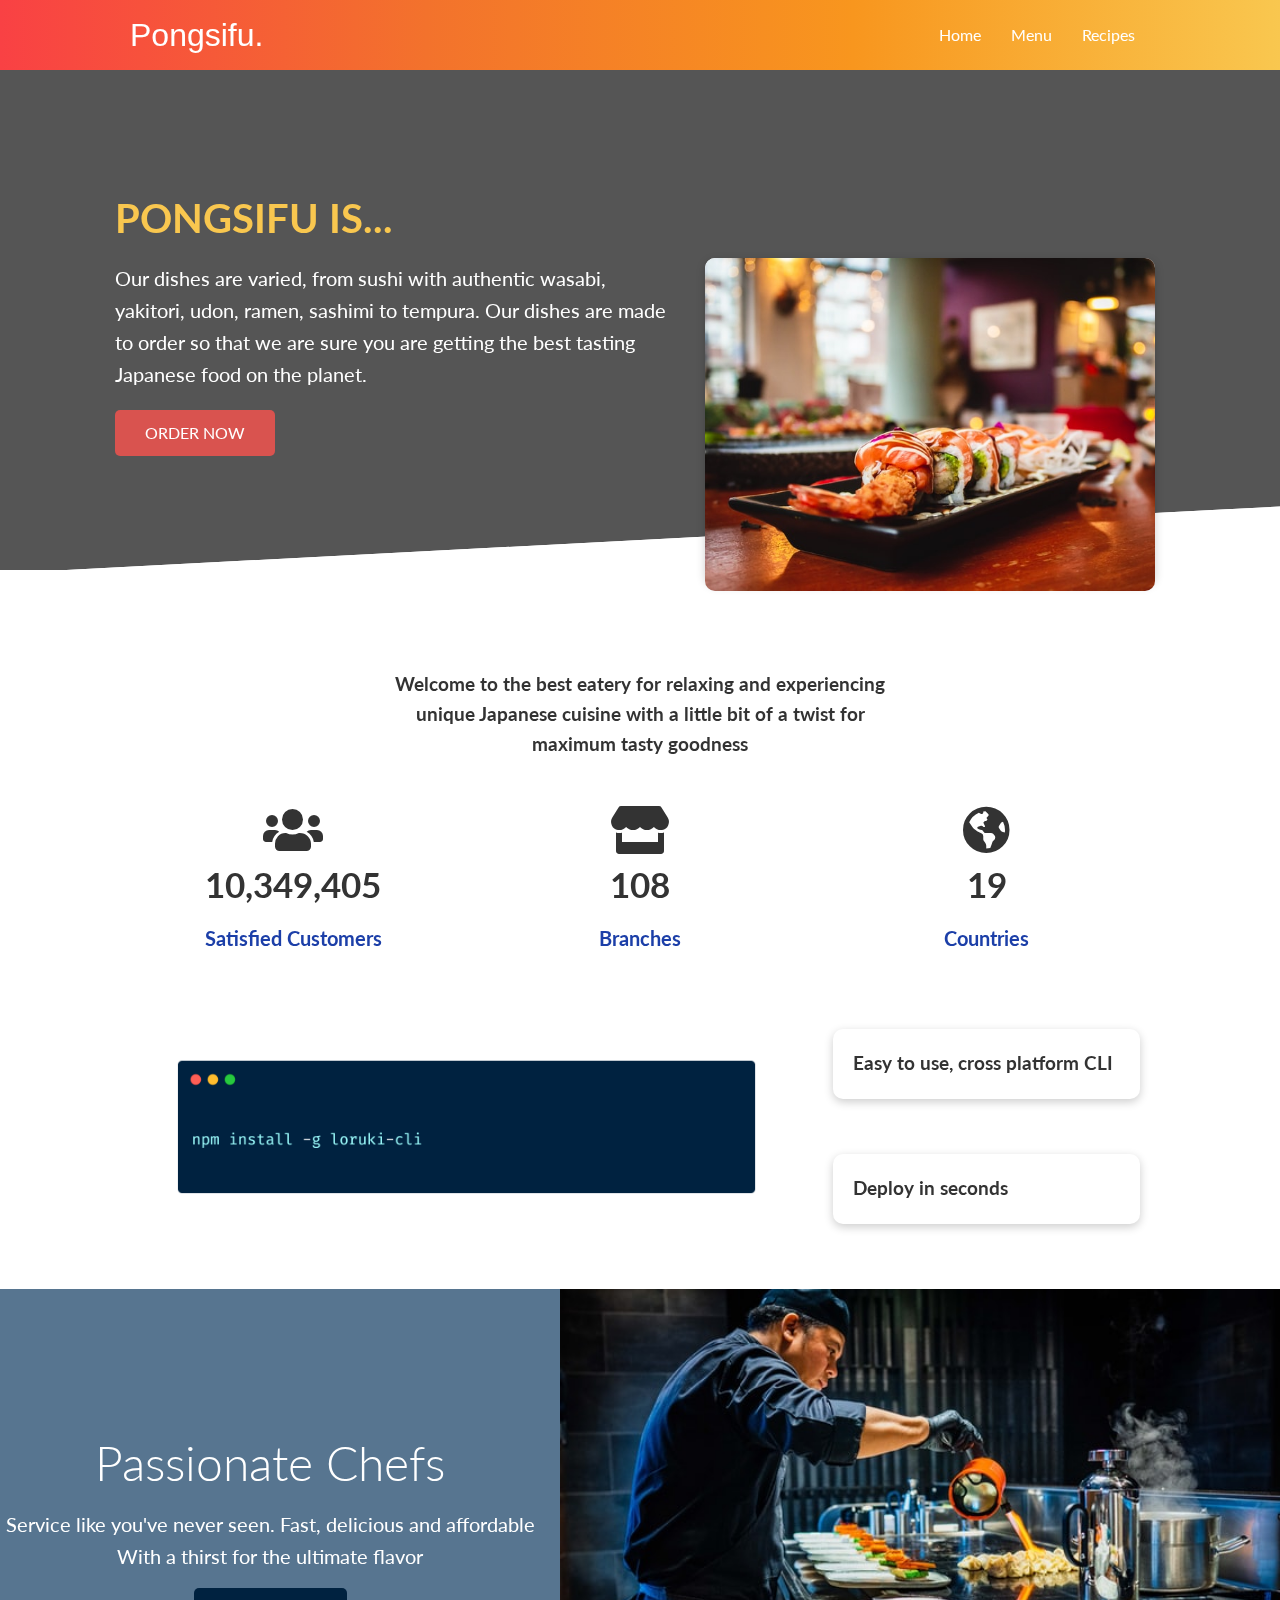
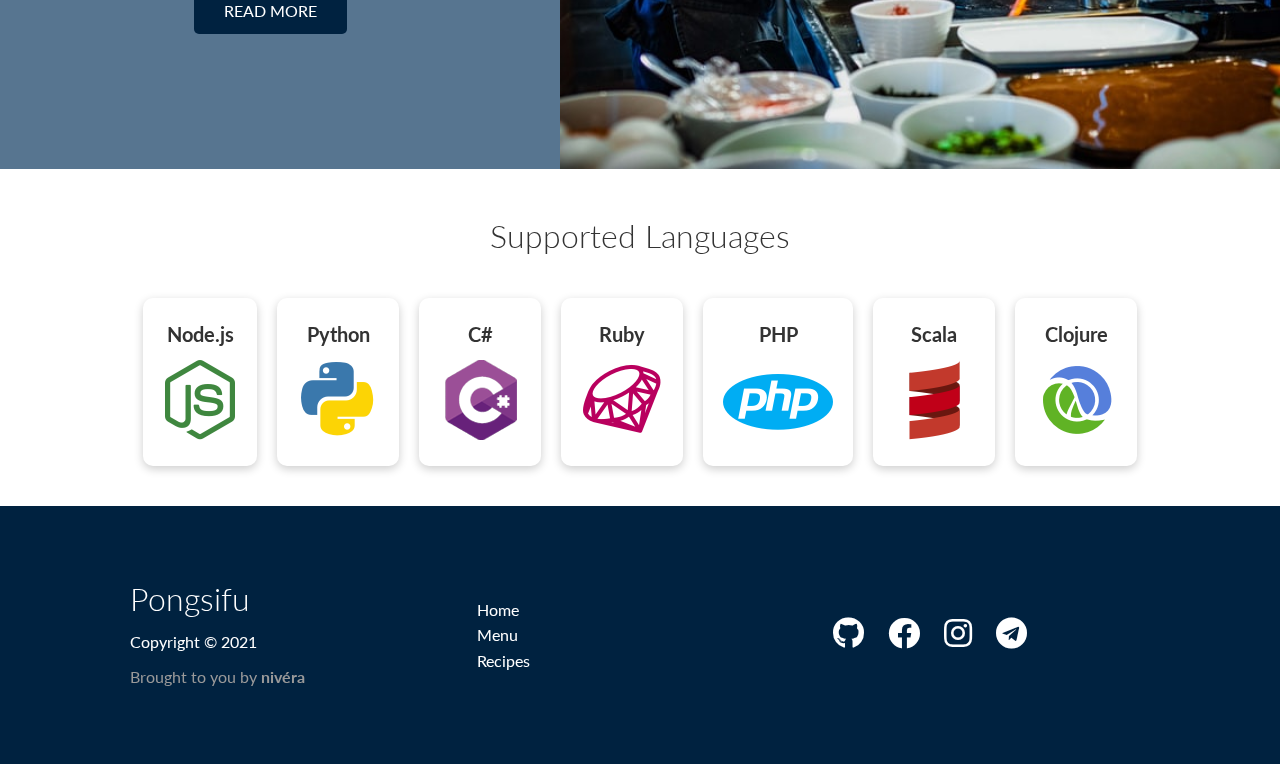
==== Pongsifu/index.html @ 901ab8b7 "Folder Change" ====
<!DOCTYPE html>
<html lang="en">

<head>
    <meta charset="UTF-8">
    <meta http-equiv="X-UA-Compatible" content="IE=edge">
    <meta name="viewport" content="width=device-width, initial-scale=1.0">
    <link rel="stylesheet" href="css/all.css">
    <link rel="stylesheet" href="css/utilities.css">
    <link rel="stylesheet" href="css/style.css">
    <title>Pongsifu | Japanese Restaurant</title>
</head>

<body>
    <a name="top"></a>
    <a href="#top" class="scrollToTopBtn"><i class="fas fa-level-up-alt fa-3x"></i></a>
    <!-- Navbar -->
    <div class="navbar">
        <div class="container flex">
            <h1 class="logo">Pongsifu.</h1>
            <nav>
                <ul>
                    <li><a href="index.html">Home</a></li>
                    <li><a href="menu.html">Menu</a></li>
                    <li><a href="recipes.html">Recipes</a></li>
                </ul>
            </nav>
        </div>
    </div>

    <!-- Showcase -->
    <section class="showcase">
        <video src="/videos/tempura.mp4" autoplay muted loop></video>
        <div class="overlay"></div>
        <div class="container grid">
            <div class="showcase-text">
                <h1>PONGSIFU IS...</h1>
                <p class="lead">Our dishes are varied, from sushi with authentic wasabi, yakitori, udon, ramen, sashimi to tempura. Our dishes are made to order so that we are sure you are getting the best tasting Japanese food on the planet.</p>
                <a href="features.html" class="btn btn-error">Order Now</a>
            </div>

            <div class="showcase-form card">
                <img src="images/louis-hansel-wXkGvQJWI-Y-unsplash.jpg" alt="">
            </div>
        </div>
    </section>

    <!-- Stats -->
    <section class="stats">
        <div class="container">
            <h3 class="stats-heading text-center my-1">
                Welcome to the best eatery for relaxing and experiencing unique Japanese cuisine with a little bit of a twist for maximum tasty goodness
            </h3>

            <div class="grid grid-3 text-center my-4">
                <div>
                    <i class="fas fa-users fa-3x"></i>
                    <h3>10,349,405</h3>
                    <p class="text-secondary">Satisfied Customers</p>
                </div>
                <div><i class="fas fa-store fa-3x"></i>
                    <h3>108</h3>
                    <p class="text-secondary">Branches</p>
                </div>
                <div><i class="fas fa-globe-americas fa-3x"></i>
                    <h3>19</h3>
                    <p class="text-secondary">Countries</p>
                </div>
            </div>
        </div>
    </section>

    <!-- Cli -->
    <section class="cli">
        <div class="container grid">
            <img src="images/cli.png" alt="">
            <div class="card">
                <h3>Easy to use, cross platform CLI</h3>
            </div>
            <div class="card">
                <h3>Deploy in seconds</h3>
            </div>
        </div>
    </section>

    <!-- Cloud -->
    <section class="cloud my-4">
        <div class=" grid">
            <div class="text-center">
                <h2 class="lg">Passionate Chefs</h2>
                <p class="lead my-1">Service like you've never seen. Fast, delicious and affordable<br>With a thirst for
                    the ultimate flavor</p>
                <a href="features.html" class="btn btn-dark">Read More</a>
            </div>
            <img src="images/chef.jpg" alt="">
        </div>
    </section>

    <!-- Languages -->
    <section class="languages">
        <h2 class="md text-center my-2">
            Supported Languages
        </h2>
        <div class="container flex">
            <div class="card">
                <h4>Node.js</h4>
                <img src="images/logos/node.png" alt="">
            </div>
            <div class="card">
                <h4>Python</h4>
                <img src="images/logos/python.png" alt="">
            </div>
            <div class="card">
                <h4>C#</h4>
                <img src="images/logos/csharp.png" alt="">
            </div>
            <div class="card">
                <h4>Ruby</h4>
                <img src="images/logos/ruby.png" alt="">
            </div>
            <div class="card">
                <h4>PHP</h4>
                <img src="images/logos/php.png" alt="">
            </div>
            <div class="card">
                <h4>Scala</h4>
                <img src="images/logos/scala.png" alt="">
            </div>
            <div class="card">
                <h4>Clojure</h4>
                <img src="images/logos/clojure.png" alt="">
            </div>
        </div>
    </section>

    <!-- Footer -->
    <footer class="footer bg-dark py-5">
        <div class="container grid grid-3">
            <div>
                <h1>Pongsifu</h1>
                <p>Copyright &copy; 2021</p>
                <p class="author">Brought to you by <b title="Hou Neavireakpong">nivéra</b></p>
            </div>
            <nav>
                <ul>
                    <li><a href="index.html">Home</a></li>
                    <li><a href="menu.html">Menu</a></li>
                    <li><a href="recipes.html">Recipes</a></li>
                </ul>
            </nav>
            <div class="social">
                <a target="_blank" href="https://github.com/N1V33R4"><i class="fab fa-github fa-2x"></i></a>
                <a target="_blank" href="https://www.facebook.com/hou.neavireakpong"><i
                        class="fab fa-facebook fa-2x"></i></a>
                <a target="_blank" href="https://www.instagram.com/pong___._/"><i
                        class="fab fa-instagram fa-2x"></i></a>
                <a target="_blank" href="https://t.me/P_ong"><i class="fab fa-telegram fa-2x"></i></a>
            </div>
        </div>
    </footer>

    <script>
        var rootElement = document.documentElement;
        var scrollToTopBtn = document.querySelector(".scrollToTopBtn");

        function handleScroll() {
            var scrollTotal = rootElement.scrollHeight - rootElement.clientHeight
            if ((rootElement.scrollTop / scrollTotal) > 0.40) {
                scrollToTopBtn.classList.add("showBtn");
            } else {
                scrollToTopBtn.classList.remove("showBtn");
            }
        }
        document.addEventListener("scroll", handleScroll);
    </script>
</body>

</html>
---- Pongsifu/css/utilities.css ----
/* Utilities */
.container {
    max-width: 1100px;
    margin: 0 auto;
    overflow: auto; /* gets rid of h1's top margin */
    padding: 0 40px; /* space for small screen */
}

.card {
    background-color: #fff;
    color: #333;
    border-radius: 10px;
    box-shadow: 0 3px 10px rgba(0, 0, 0, 0.2);
    padding: 20px;
    margin: 10px;
}

.btn {
    display: inline-block;
    padding: 10px 30px;
    cursor: pointer;
    background-color: var(--primary-color);
    color: #fff;
    border: none;
    border-radius: 5px;
    text-transform: uppercase;
    transition: 0.2s ease-out;
}

.btn-outline {
    background-color: transparent;
    border: 1px white solid;
}

.btn:hover {
    /* transform: scale(0.98); */
    transform: scale(1.05); 
}

/* Backgrounds & colored buttons */
.bg-primary, 
.btn-primary {
    background-color: var(--primary-color);
    color: #fff;
}

.bg-secondary, 
.btn-secondary {
    background-color: var(--secondary-color);
    color: #fff;
}

.bg-dark, 
.btn-dark {
    background-color: var(--dark-color);
    color: #fff;
}

.bg-light, 
.btn-light {
    background-color: var(--light-color);
    color: #333;
}

.btn-error {
    background-color: var(--error-color);
}

.bg-primary a, 
.btn-primary a,
.bg-secondary a, 
.btn-secondary a,
.bg-dark a, 
.btn-dark a {
    color: #fff; 
}

/* Text colors */
.text-primary {
    color: var(--primary-color);
}

.text-secondary {
    color: var(--secondary-color);
}

.text-dark {
    color: var(--dark-color);
}

.text-light {
    color: var(--light-color);
}

.text-error {
    color: var(--error-color);
}

/* Text sizes */
.lead {
    font-size: 20px;
}

.sm {
    font-size: 1rem;
}

.md {
    font-size: 2rem;
}

.lg {
    font-size: 3rem;
}

.xl {
    font-size: 4rem;
}

.text-center {
    text-align: center;
}

/* Alert */
.alert {
    background-color: var(--light-color);
    padding: 10px 20px;
    font-weight: bold;
    margin: 15px;
}

.alert i {
    margin-right: 10px;
}

.alert-success {
    background-color: var(--success-color);
    color: #fff;
}

.alert-error {
    background-color: var(--error-color);
    color: #fff;
}

.flex {
    display: flex;
    justify-content: center;
    align-items: center;
    height: 100%;
}

.grid {
    display: grid;
    grid-template-columns: repeat(2, 1fr); /* = 1fr 1fr; kinda like flex grow */
    gap: 20px; /* space between columns*/
    justify-content: center;
    align-items: center;
    height: 100%; /* for align-items to work */ 
}

.grid-3 {
    grid-template-columns: repeat(3, 1fr);
}

/* Margin */
.my-1 {
    margin: 1rem 0; /* times root font-size (16px default) */
}

.my-2 {
    margin: 1.5rem 0;
}

.my-3 {
    margin: 2rem 0;
}

.my-4 {
    margin: 3rem 0;
}

.my-5 {
    margin: 4rem 0;
}

.m-1 {
    margin: 1rem; 
}

.m-2 {
    margin: 1.5rem;
}

.m-3 {
    margin: 2rem;
}

.m-4 {
    margin: 3rem;
}

.m-5 {
    margin: 4rem;
}

/* Padding */
.py-1 {
    padding: 1rem 0; 
}

.py-2 {
    padding: 1.5rem 0;
}

.py-3 {
    padding: 2rem 0;
}

.py-4 {
    padding: 3rem 0;
}

.py-5 {
    padding: 4rem 0;
}

.p-1 {
    padding: 1rem; 
}

.p-2 {
    padding: 1.5rem;
}

.p-3 {
    padding: 2rem;
}

.p-4 {
    padding: 3rem;
}

.p-5 {
    padding: 4rem;
}
---- Pongsifu/css/style.css ----
@import url('https://fonts.googleapis.com/css2?family=Lato:wght@300&display=swap');

#detach-button-host {
    display: none; /* for removing video popout button in opera*/
}

:root {
    --primary-color: #047aed;
    --secondary-color: #1c3fa8;
    --dark-color: #002240;
    --light-color: #f4f4f4;
    --success-color: #5cb85c;
    --warning-color: #f9c74f;
    --error-color: #d9534f;
}

html {
    scroll-behavior: smooth;
}

* {
    box-sizing: border-box; 
    padding: 0;
    margin: 0;
}

body {
    font-family: 'Lato', sans-serif;
    color: #333;
    line-height: 1.6;
}

ul {
    list-style-type: none;
}

a {
    text-decoration: none;
    color: #333;
}

h1, h2 {
    font-weight: 300;
    line-height: 1.2;
    margin: 10px 0;
}

p {
    margin: 10px 0;
}

img {
    width: 100%; /* Keep imgs in container */
}

code, pre {
    background-color: #333;
    color: #fff;
    padding: 10px;
}

/* Navbar */
.navbar {
    background: linear-gradient(0.25turn, 
    #f94144,
    #f3722c, 
    #f8961e, 
    #f9c74f 
    );
    background-color: var(--error-color);
    color: #fff;
    height: 70px;
}

.navbar ul {
    display: flex;
}

.navbar a {
    color: #fff;
    padding: 10px;
    margin: 0 5px;
}

.navbar a:hover {
    border-bottom: 2px #fff solid;
}

.navbar .flex {
    justify-content: space-between;
}

.navbar .logo {
    font-family: 'Trebuchet MS', 'Lucida Sans Unicode', 'Lucida Grande', 'Lucida Sans', Arial, sans-serif;

}

/* Showcase */
.showcase {
    height: 500px;
    color: #fff;
    position: relative; /* absolute positioning inside */
}

.showcase video {
    position: absolute;
    width: 100%;
    height: 100%;
    object-fit: cover;
    z-index: -2;
}

.showcase .overlay {
    position: absolute;
    width: 100%;
    height: 100%;
    object-fit: cover;
    z-index: -1;
    background-color: #555;
    mix-blend-mode: overlay;
}

.showcase h1 {
    font-size: 40px;
    color: #f9c74f;
    font-weight: bold;
}

.showcase p {
    margin: 20px 0;
}

.showcase .grid {
    overflow: visible; /* removes scrollbar & make absolutely positioned element pop out of its parent */
    grid-template-columns: 55% 45%;
    gap: 30px;
}

.showcase-text {
    animation: slideInFromLeft 1s ease-in;
}

.showcase-form {
    position: relative;
    top: 100px; 
    height: 325px;
    width: 450px;
    padding: 0;
    z-index: 100;
    justify-self: flex-end;
    animation: slideInFromRight 1s ease-in;
}

.showcase-form img {
    border-radius: 10px;
}

.showcase::before, .showcase::after {
    content: ''; /* always add when using ::before/after */
    position: absolute;
    height: 100px;
    bottom: -70px;
    right: 0;
    left: 0;
    background-color: white;
    transform: skewY(-3deg);
    -webkit-transform: skewY(-3deg); /* chrome & safari */
    -moz-transform: skewY(-3deg); /* firefox */
    -ms-transform: skewY(-3deg); /* microsoft's */
}

/* Stats */
.stats {
    padding-top: 100px;
    animation: slideInFromBottom 1s ease-in;
}

.stats-heading {
    max-width: 500px;
    margin: auto;
}

.stats .grid h3 {
    font-size: 35px;
}

.stats .grid p {
    font-size: 20px;
    font-weight: bold;
}

/* Cli */
.cli .grid {
    grid-template-columns: repeat(3, 1fr);
    grid-template-rows: repeat(2, 1fr);
}

.cli .grid > *:first-child {
    grid-column: 1 / span 2; /* grid-item size and location*/
    grid-row: 1 / span 2;
}

/* Cloud */
.cloud {
    background-color: #577590; 
    color: #fff;
}
.cloud .grid {
    grid-template-columns: 3fr 4fr;
}


/* Languages */
.languages .flex {
    flex-wrap: wrap;
}

.languages .card {
    text-align: center;
    margin: 18px 10px 40px;
    transition: transform 0.2s ease-in;
}

.languages .card h4 {
    font-size: 20px;
    margin-bottom: 10px;
}

.languages .card:hover {
    transform: translateY(-15px);
}

/* Features */
.features-head i, .docs-head i {
    justify-self: flex-end;
}

.features-sub-head img {
    width: 300px;
    justify-self: flex-end;
}

.features-main .card > i {
    margin-right: 20px;
}

.features-main .grid {
    padding: 30px;
}

.features-main .grid > *:first-child {
    grid-column: 1 / span 3;
}

.features-main .grid > *:nth-child(2) {
    grid-column: 1 / span 2;
}

/* Docs */
.docs-main h3 {
    margin: 20px 0;
}

.docs-main .grid {
    grid-template-columns: 1fr 2fr;
    align-items: flex-start;
}

.docs-main nav li {
    font-size: 17px;
    padding-bottom: 5px;
    margin-bottom: 5px;
    border-bottom: 1px #ccc solid;
}

.docs-main a:hover {
    font-weight: bold;
}

/* Footer */
.footer p.author {
    color: #999;
}

.footer .social a {
    margin: 0 10px;
}

.footer nav a {
    text-underline-offset: 0.125em;
}

.footer nav a:hover {
    text-decoration: underline;
}

.fa-github:hover {
    color: #000000;
    transform: scale(1.2);
}

.fa-facebook:hover {
    color: #1773EA;
    transform: scale(1.2);
}

.fa-instagram:hover {
    color: #B32E87;
    transform: scale(1.2);
}

.fa-telegram:hover {
    color: #1C9CEA;
    transform: scale(1.2);
}

.footer .social .fab {
    transition: transform 0.2s ease-out, color 0.3s ease-in-out;
}

.scrollToTopBtn {
    color: var(--error-color);
    position: fixed;
    bottom: 30px;
    right: 30px;
    z-index: 100;
    opacity: 0;
    transform: translateY(100px);
    transition: all .3s ease
}
  
.showBtn {
    opacity: 1;
    transform: translateY(0)
}

/* Animations */
@keyframes slideInFromLeft {
    0% {
        transform: translateX(-100%);
    }
    100% {
        transform: translateX(0);
    }
}

@keyframes slideInFromRight {
    0% {
        transform: translateX(100%);
    }
    100% {
        transform: translateX(0);
    }
}

@keyframes slideInFromTop {
    0% {
        transform: translateY(-100%);
    }
    100% {
        transform: translateY(0);
    }
}

@keyframes slideInFromBottom {
    0% {
        transform: translateY(100%);
    }
    100% {
        transform: translateY(0);
    }
}

/* Tablets & under */
@media(max-width: 768px) {
    .grid,
    .showcase .grid,
    .stats .grid,
    .cli .grid,
    .cloud .grid,
    .features-main .grid,
    .docs-main .grid {
        grid-template-columns: 1fr;
        grid-template-rows: 1fr;
    }

    .showcase {
        height: auto;
    }

    .showcase-text {
        text-align: center;
        margin-top: 40px;
    }

    .showcase-form {
        justify-self: center;
        margin: auto;
        margin-bottom: 40px;;
    }

    .cli .grid > *:first-child {
        grid-column: 1;
        grid-row: 1;
    }

    .cloud {
        padding-top: 1.5rem;    
    }

    .features-head, 
    .features-sub-head,
    .docs-head {
        text-align: center;
    }
    
    .features-head img, 
    .features-sub-head img,
    .docs-head img {
        justify-self: center;
    }

    .features-main .grid > *:first-child,
    .features-main .grid > *:nth-child(2) {
        grid-column: 1;
    }
}

/* Mobile */
@media(max-width: 500px) {
    .navbar {
        height: 110px;
    }

    .navbar .flex {
        flex-direction: column;
    }

    .navbar ul {
        padding: 10px;
        background-color: rgba(0, 0, 0, 0.1);
    }
    
    .showcase-form {
        animation: slideInFromBottom 1s ease-in;
        width: 100vw;
        height: auto;
    }
}
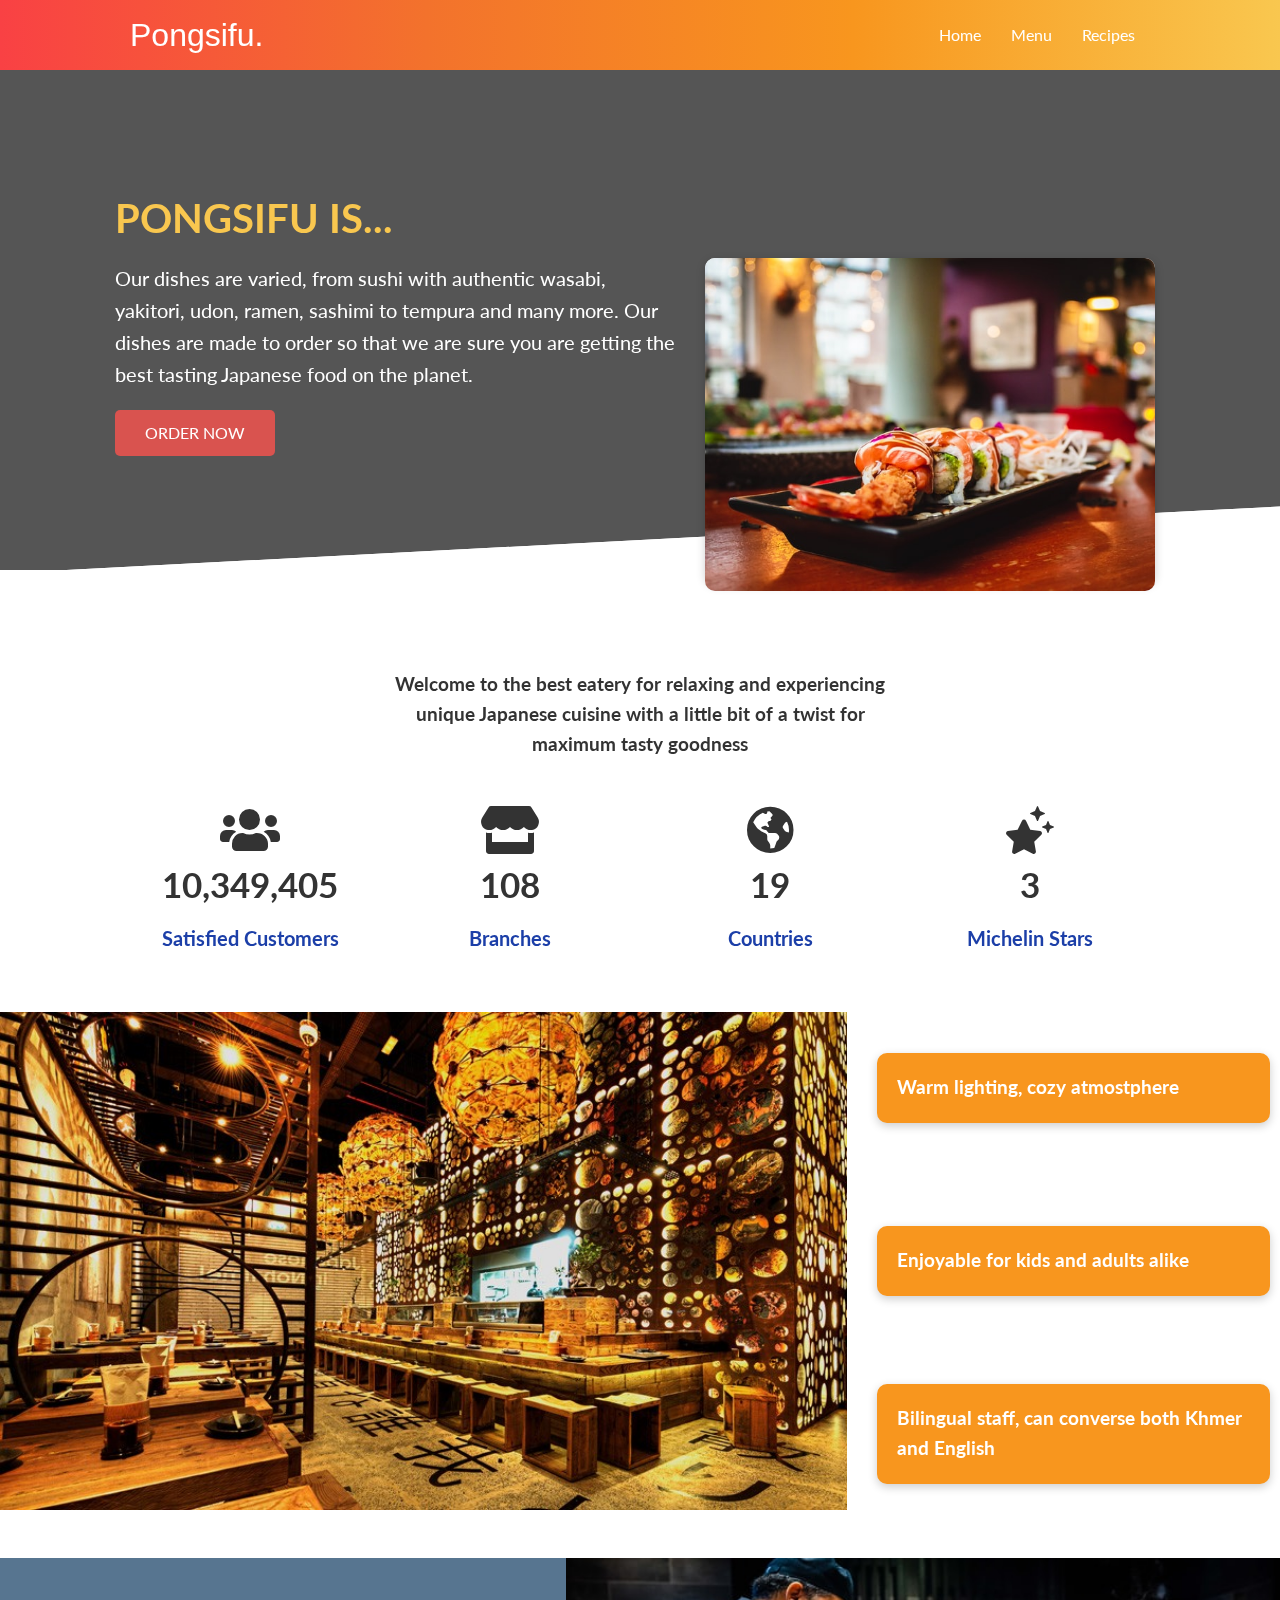
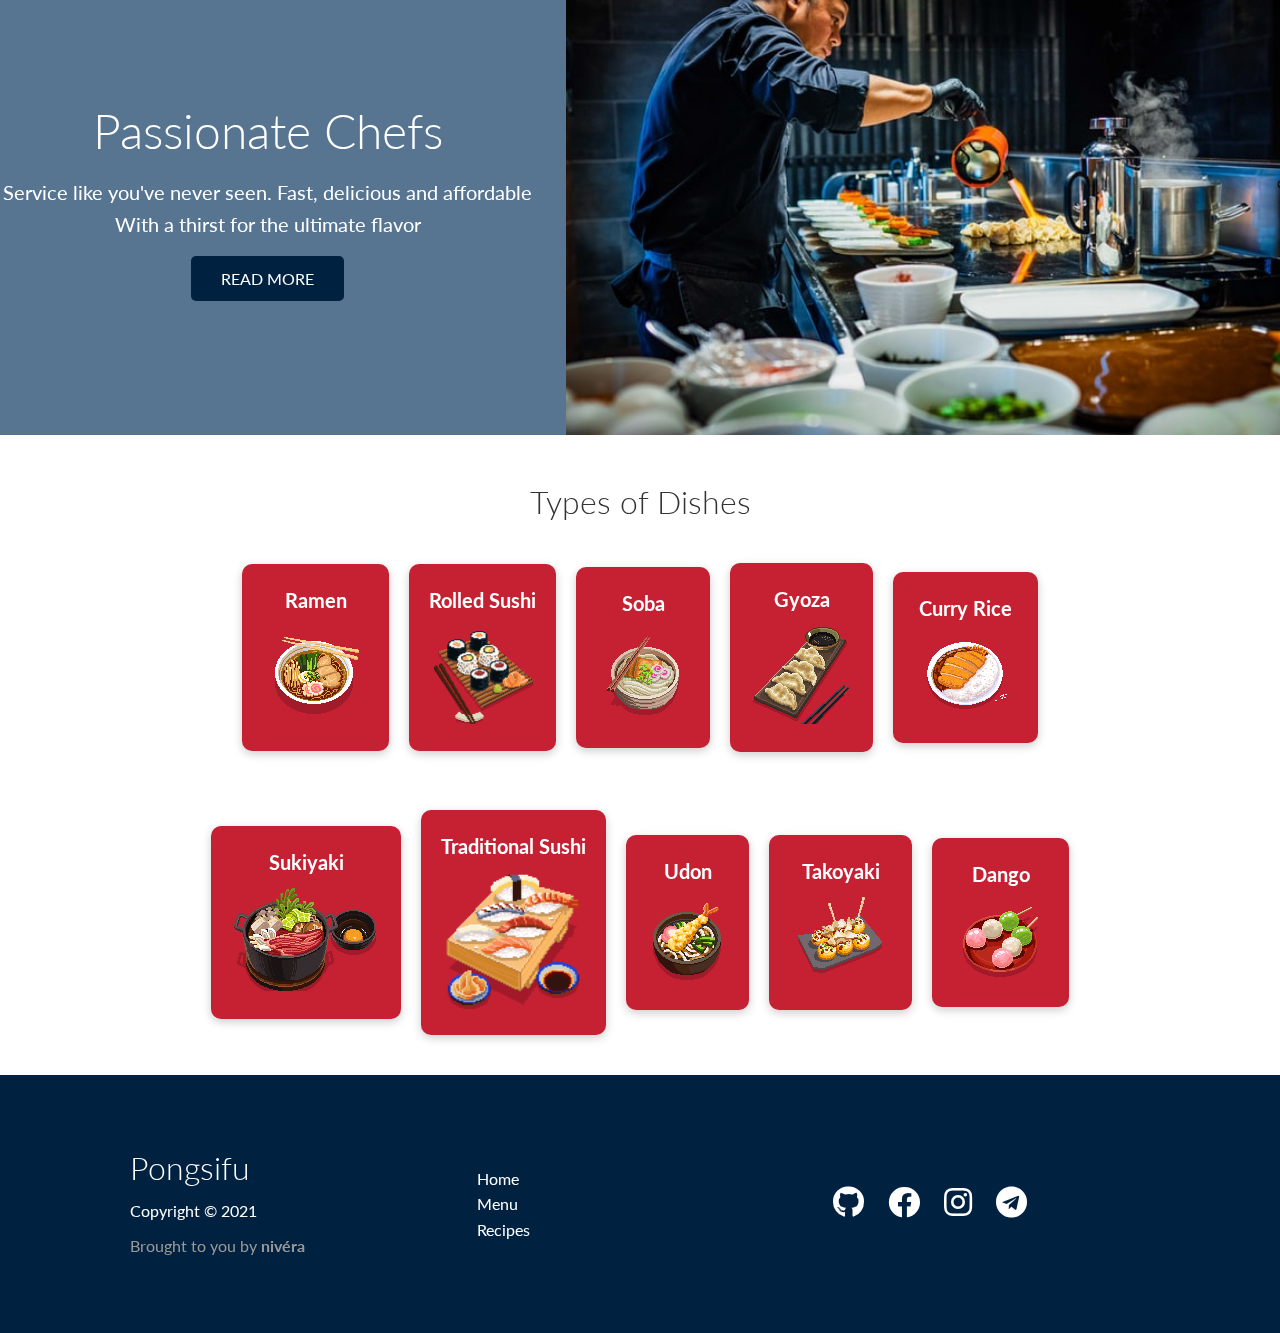
==== commit ea967c09: "Finished 1st page of Pongsifu" ====
--- a/Pongsifu/index.html
+++ b/Pongsifu/index.html
@@ -35,7 +35,7 @@
         <div class="container grid">
             <div class="showcase-text">
                 <h1>PONGSIFU IS...</h1>
-                <p class="lead">Our dishes are varied, from sushi with authentic wasabi, yakitori, udon, ramen, sashimi to tempura. Our dishes are made to order so that we are sure you are getting the best tasting Japanese food on the planet.</p>
+                <p class="lead">Our dishes are varied, from sushi with authentic wasabi, yakitori, udon, ramen, sashimi to tempura and many more. Our dishes are made to order so that we are sure you are getting the best tasting Japanese food on the planet.</p>
                 <a href="features.html" class="btn btn-error">Order Now</a>
             </div>
 
@@ -52,40 +52,50 @@
                 Welcome to the best eatery for relaxing and experiencing unique Japanese cuisine with a little bit of a twist for maximum tasty goodness
             </h3>
 
-            <div class="grid grid-3 text-center my-4">
+            <div class="grid grid-4 text-center my-4">
                 <div>
                     <i class="fas fa-users fa-3x"></i>
                     <h3>10,349,405</h3>
                     <p class="text-secondary">Satisfied Customers</p>
                 </div>
-                <div><i class="fas fa-store fa-3x"></i>
+                <div>
+                    <i class="fas fa-store fa-3x"></i>
                     <h3>108</h3>
                     <p class="text-secondary">Branches</p>
                 </div>
-                <div><i class="fas fa-globe-americas fa-3x"></i>
+                <div>
+                    <i class="fas fa-globe-americas fa-3x"></i>
                     <h3>19</h3>
                     <p class="text-secondary">Countries</p>
                 </div>
+                <div>
+                    <i class="fas fa-stars fa-3x"></i>
+                    <h3>3</h3>
+                    <p class="text-secondary">Michelin Stars</p>
+                </div>
             </div>
         </div>
     </section>
 
     <!-- Cli -->
     <section class="cli">
-        <div class="container grid">
-            <img src="images/cli.png" alt="">
-            <div class="card">
-                <h3>Easy to use, cross platform CLI</h3>
-            </div>
-            <div class="card">
-                <h3>Deploy in seconds</h3>
+        <div class="grid">
+            <img src="images/atisuto-restaurant_060415_02-800x471.jpg" alt="">
+            <div class="card">
+                <h3>Warm lighting, cozy atmostphere</h3>
+            </div>
+            <div class="card">
+                <h3>Enjoyable for kids and adults alike</h3>
+            </div>
+            <div class="card">
+                <h3>Bilingual staff, can converse both Khmer and English</h3>
             </div>
         </div>
     </section>
 
     <!-- Cloud -->
     <section class="cloud my-4">
-        <div class=" grid">
+        <div class="grid">
             <div class="text-center">
                 <h2 class="lg">Passionate Chefs</h2>
                 <p class="lead my-1">Service like you've never seen. Fast, delicious and affordable<br>With a thirst for
@@ -99,36 +109,48 @@
     <!-- Languages -->
     <section class="languages">
         <h2 class="md text-center my-2">
-            Supported Languages
+            Types of Dishes
         </h2>
         <div class="container flex">
             <div class="card">
-                <h4>Node.js</h4>
-                <img src="images/logos/node.png" alt="">
-            </div>
-            <div class="card">
-                <h4>Python</h4>
-                <img src="images/logos/python.png" alt="">
-            </div>
-            <div class="card">
-                <h4>C#</h4>
-                <img src="images/logos/csharp.png" alt="">
-            </div>
-            <div class="card">
-                <h4>Ruby</h4>
-                <img src="images/logos/ruby.png" alt="">
-            </div>
-            <div class="card">
-                <h4>PHP</h4>
-                <img src="images/logos/php.png" alt="">
-            </div>
-            <div class="card">
-                <h4>Scala</h4>
-                <img src="images/logos/scala.png" alt="">
-            </div>
-            <div class="card">
-                <h4>Clojure</h4>
-                <img src="images/logos/clojure.png" alt="">
+                <h4>Ramen</h4>
+                <img src="images/food/ramen.png" alt="">
+            </div>
+            <div class="card">
+                <h4>Rolled Sushi</h4>
+                <img src="images/food/sushi1.png" alt="">
+            </div>
+            <div class="card">
+                <h4>Soba</h4>
+                <img src="images/food/soba.png" alt="">
+            </div>
+            <div class="card">
+                <h4>Gyoza</h4>
+                <img src="images/food/gyoza.png" alt="">
+            </div>
+            <div class="card">
+                <h4>Curry Rice</h4>
+                <img src="images/food/curry.png" alt="">
+            </div>
+            <div class="card">
+                <h4>Sukiyaki</h4>
+                <img src="images/food/sukiyaki.png" alt="">
+            </div>
+            <div class="card">
+                <h4>Traditional Sushi</h4>
+                <img src="images/food/sushi2.png" alt="">
+            </div>
+            <div class="card">
+                <h4>Udon</h4>
+                <img src="images/food/tempuraudon.png" alt="">
+            </div>
+            <div class="card">
+                <h4>Takoyaki</h4>
+                <img src="images/food/takoyaki.png" alt="">
+            </div>
+            <div class="card">
+                <h4>Dango</h4>
+                <img src="images/food/dango.png" alt="">
             </div>
         </div>
     </section>
--- a/Pongsifu/css/utilities.css
+++ b/Pongsifu/css/utilities.css
@@ -163,6 +163,10 @@
     grid-template-columns: repeat(3, 1fr);
 }
 
+.grid-4 {
+    grid-template-columns: repeat(4, 1fr);
+}
+
 /* Margin */
 .my-1 {
     margin: 1rem 0; /* times root font-size (16px default) */
--- a/Pongsifu/css/style.css
+++ b/Pongsifu/css/style.css
@@ -190,23 +190,30 @@
 }
 
 /* Cli */
+.cli .card {
+    background-color: #f8961e;
+    color: #fff;
+}
+
 .cli .grid {
     grid-template-columns: repeat(3, 1fr);
-    grid-template-rows: repeat(2, 1fr);
+    grid-template-rows: repeat(3, 1fr);
 }
 
 .cli .grid > *:first-child {
     grid-column: 1 / span 2; /* grid-item size and location*/
-    grid-row: 1 / span 2;
+    grid-row: 1 / span 3;
 }
 
 /* Cloud */
 .cloud {
-    background-color: #577590; 
-    color: #fff;
-}
+    background-color: #577590;
+    color: #fff;
+}
+
 .cloud .grid {
     grid-template-columns: 3fr 4fr;
+    gap: 30px;
 }
 
 
@@ -219,6 +226,8 @@
     text-align: center;
     margin: 18px 10px 40px;
     transition: transform 0.2s ease-in;
+    color: #fff;
+    background-color: #c62133;
 }
 
 .languages .card h4 {
@@ -375,7 +384,6 @@
 @media(max-width: 768px) {
     .grid,
     .showcase .grid,
-    .stats .grid,
     .cli .grid,
     .cloud .grid,
     .features-main .grid,
@@ -383,6 +391,11 @@
         grid-template-columns: 1fr;
         grid-template-rows: 1fr;
     }
+    
+    .stats .grid {
+        grid-template-columns: repeat(2, 1fr);
+        grid-template-rows: repeat(2, 1fr);
+    }
 
     .showcase {
         height: auto;
@@ -396,12 +409,16 @@
     .showcase-form {
         justify-self: center;
         margin: auto;
-        margin-bottom: 40px;;
+        margin-bottom: 40px;
     }
 
     .cli .grid > *:first-child {
-        grid-column: 1;
+        grid-column: 1 / span 2;
         grid-row: 1;
+    }
+
+    .cli .grid > *:last-child {
+        grid-column: span 2;
     }
 
     .cloud {
@@ -414,9 +431,9 @@
         text-align: center;
     }
     
-    .features-head img, 
+    .features-head i, 
     .features-sub-head img,
-    .docs-head img {
+    .docs-head i {
         justify-self: center;
     }
 
@@ -446,4 +463,13 @@
         width: 100vw;
         height: auto;
     }
+    
+    .stats .grid {
+        grid-template-columns: 1fr;
+        grid-template-rows: 1fr;
+    }
+
+    .cli .grid > * {
+        grid-column: span 1 !important;
+    }
 }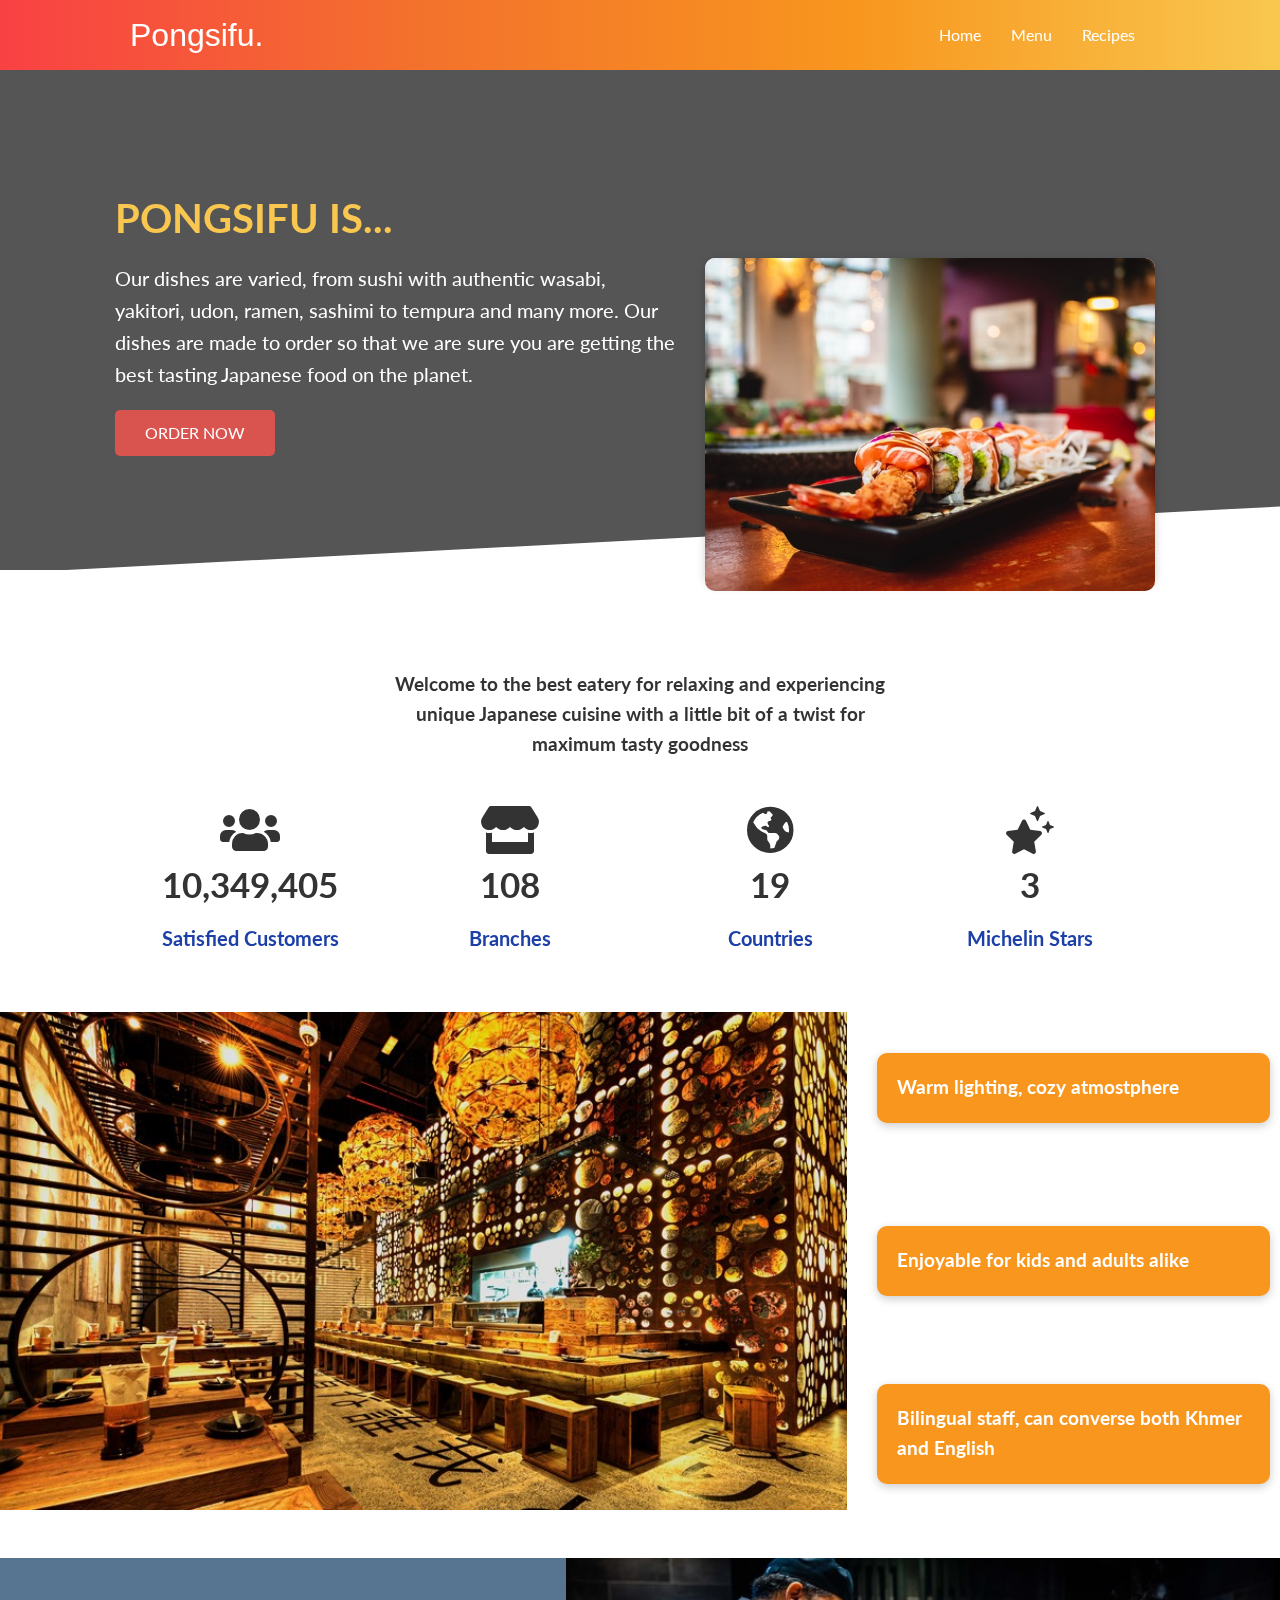
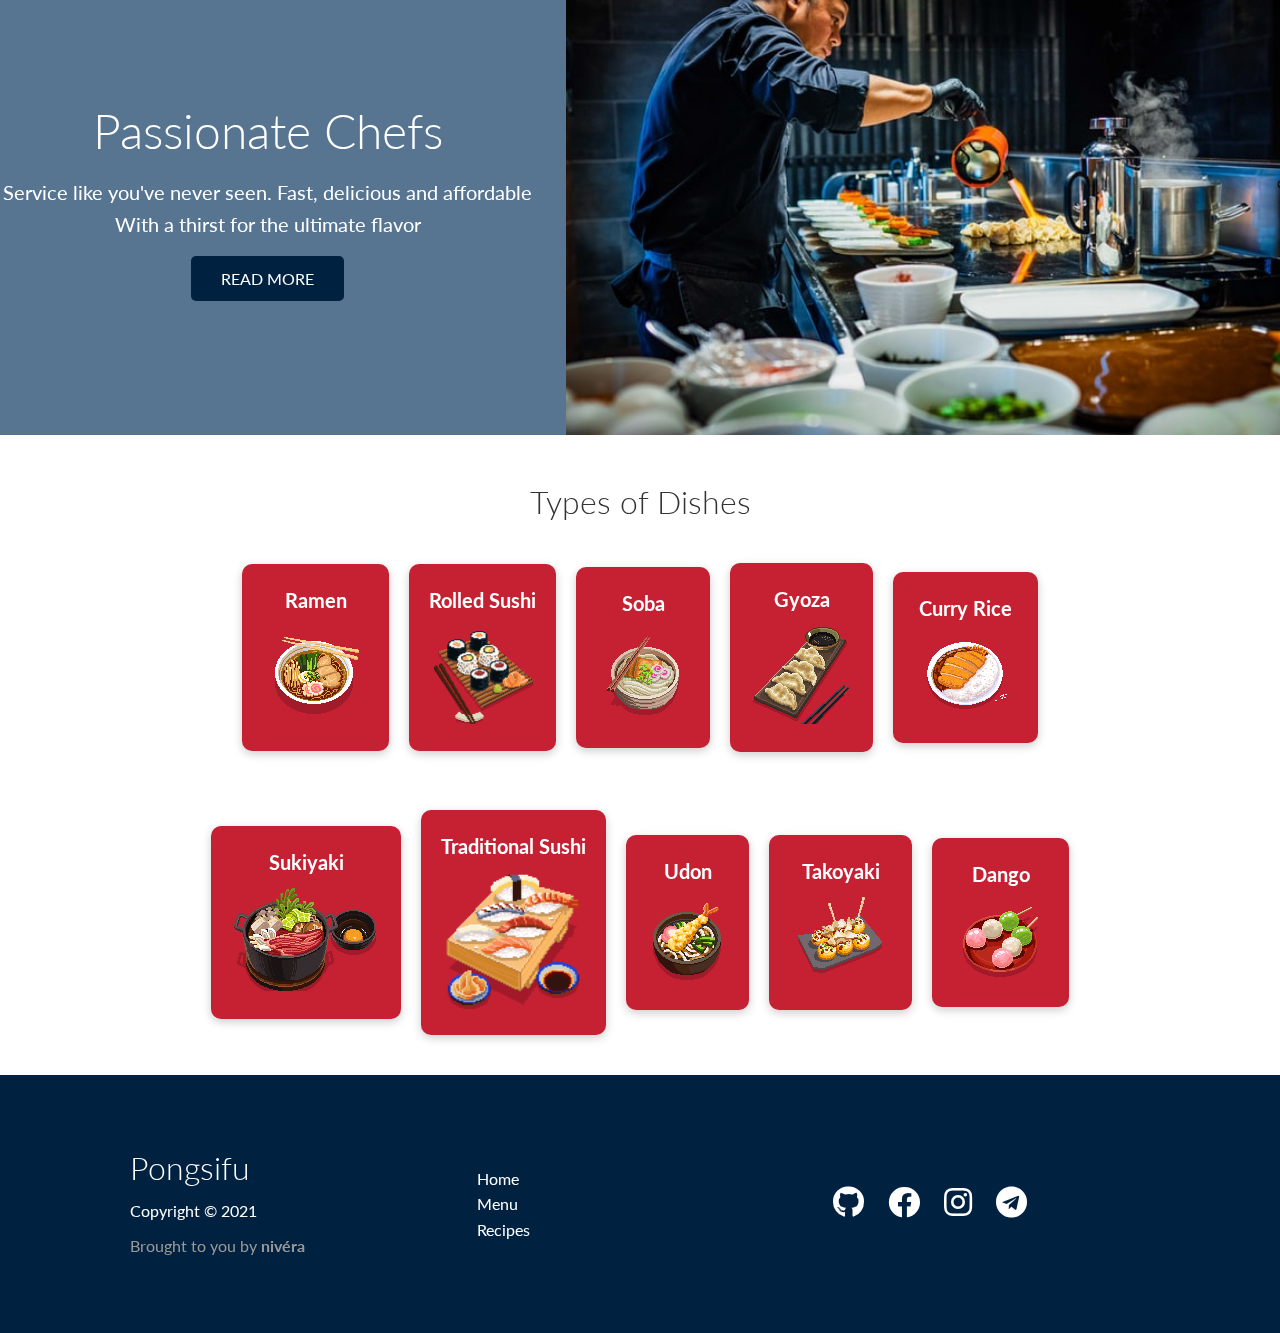
==== commit 4a3b7454: "Pongsifu Cleanup" ====
--- a/Pongsifu/index.html
+++ b/Pongsifu/index.html
@@ -30,8 +30,11 @@
 
     <!-- Showcase -->
     <section class="showcase">
-        <video src="/videos/tempura.mp4" autoplay muted loop></video>
+        <video autoplay muted loop poster="videos/tempura_placeholder.jpg">
+            <source src="videos/tempura.mp4" type="video/mp4">
+        </video>
         <div class="overlay"></div>
+        
         <div class="container grid">
             <div class="showcase-text">
                 <h1>PONGSIFU IS...</h1>
@@ -40,7 +43,7 @@
             </div>
 
             <div class="showcase-form card">
-                <img src="images/louis-hansel-wXkGvQJWI-Y-unsplash.jpg" alt="">
+                <img src="images/signature.jpg" alt="">
             </div>
         </div>
     </section>
@@ -77,10 +80,10 @@
         </div>
     </section>
 
-    <!-- Cli -->
-    <section class="cli">
+    <!-- Atmostphere -->
+    <section class="atmostphere">
         <div class="grid">
-            <img src="images/atisuto-restaurant_060415_02-800x471.jpg" alt="">
+            <img src="images/interior.jpg" alt="">
             <div class="card">
                 <h3>Warm lighting, cozy atmostphere</h3>
             </div>
@@ -93,8 +96,8 @@
         </div>
     </section>
 
-    <!-- Cloud -->
-    <section class="cloud my-4">
+    <!-- Chef -->
+    <section class="chef my-4">
         <div class="grid">
             <div class="text-center">
                 <h2 class="lg">Passionate Chefs</h2>
@@ -106,8 +109,8 @@
         </div>
     </section>
 
-    <!-- Languages -->
-    <section class="languages">
+    <!-- Food -->
+    <section class="food">
         <h2 class="md text-center my-2">
             Types of Dishes
         </h2>
@@ -181,20 +184,7 @@
         </div>
     </footer>
 
-    <script>
-        var rootElement = document.documentElement;
-        var scrollToTopBtn = document.querySelector(".scrollToTopBtn");
-
-        function handleScroll() {
-            var scrollTotal = rootElement.scrollHeight - rootElement.clientHeight
-            if ((rootElement.scrollTop / scrollTotal) > 0.40) {
-                scrollToTopBtn.classList.add("showBtn");
-            } else {
-                scrollToTopBtn.classList.remove("showBtn");
-            }
-        }
-        document.addEventListener("scroll", handleScroll);
-    </script>
+    <script src="js/top.js"></script>
 </body>
 
 </html>--- a/Pongsifu/css/style.css
+++ b/Pongsifu/css/style.css
@@ -1,7 +1,7 @@
 @import url('https://fonts.googleapis.com/css2?family=Lato:wght@300&display=swap');
 
 #detach-button-host {
-    display: none; /* for removing video popout button in opera*/
+    display: none; /* for removing video popout button in opera */
 }
 
 :root {
@@ -14,7 +14,7 @@
     --error-color: #d9534f;
 }
 
-html {
+html, body {
     scroll-behavior: smooth;
 }
 
@@ -51,12 +51,6 @@
 
 img {
     width: 100%; /* Keep imgs in container */
-}
-
-code, pre {
-    background-color: #333;
-    color: #fff;
-    padding: 10px;
 }
 
 /* Navbar */
@@ -67,7 +61,6 @@
     #f8961e, 
     #f9c74f 
     );
-    background-color: var(--error-color);
     color: #fff;
     height: 70px;
 }
@@ -102,7 +95,8 @@
     position: relative; /* absolute positioning inside */
 }
 
-.showcase video {
+video {
+    display: block;
     position: absolute;
     width: 100%;
     height: 100%;
@@ -110,7 +104,7 @@
     z-index: -2;
 }
 
-.showcase .overlay {
+.overlay {
     position: absolute;
     width: 100%;
     height: 100%;
@@ -155,7 +149,7 @@
     border-radius: 10px;
 }
 
-.showcase::before, .showcase::after {
+.showcase::after {
     content: ''; /* always add when using ::before/after */
     position: absolute;
     height: 100px;
@@ -189,40 +183,40 @@
     font-weight: bold;
 }
 
-/* Cli */
-.cli .card {
+/* Atmostphere */
+.atmostphere .card {
     background-color: #f8961e;
     color: #fff;
 }
 
-.cli .grid {
+.atmostphere .grid {
     grid-template-columns: repeat(3, 1fr);
     grid-template-rows: repeat(3, 1fr);
 }
 
-.cli .grid > *:first-child {
+.atmostphere .grid > *:first-child {
     grid-column: 1 / span 2; /* grid-item size and location*/
     grid-row: 1 / span 3;
 }
 
-/* Cloud */
-.cloud {
+/* Chef */
+.chef {
     background-color: #577590;
     color: #fff;
 }
 
-.cloud .grid {
+.chef .grid {
     grid-template-columns: 3fr 4fr;
     gap: 30px;
 }
 
 
-/* Languages */
-.languages .flex {
+/* Food */
+.food .flex {
     flex-wrap: wrap;
 }
 
-.languages .card {
+.food .card {
     text-align: center;
     margin: 18px 10px 40px;
     transition: transform 0.2s ease-in;
@@ -230,39 +224,70 @@
     background-color: #c62133;
 }
 
-.languages .card h4 {
+.food .card h4 {
     font-size: 20px;
     margin-bottom: 10px;
 }
 
-.languages .card:hover {
+.food .card:hover {
     transform: translateY(-15px);
 }
 
 /* Features */
-.features-head i, .docs-head i {
+.menu-head {
+    position: relative;
+    height: 300px;
+    color: #eee;
+}
+
+.menu-head h1 {
+    color: #f9c74f;
+    font-weight: bold;
+}
+
+.menu-head .overlay {
+    background-color: #777;
+}
+
+.menu-head i, .docs-head i {
     justify-self: flex-end;
-}
-
-.features-sub-head img {
-    width: 300px;
+    color: #d9534f;
+}
+
+.menu-sub-head img {
+    width: 400px;
     justify-self: flex-end;
-}
-
-.features-main .card > i {
-    margin-right: 20px;
-}
-
-.features-main .grid {
-    padding: 30px;
-}
-
-.features-main .grid > *:first-child {
-    grid-column: 1 / span 3;
-}
-
-.features-main .grid > *:nth-child(2) {
-    grid-column: 1 / span 2;
+    border-radius: 90%;
+}
+
+.menu-main .menu-item {
+    padding: 0px; 
+    gap: 20px;
+    height: auto;
+    grid-template-columns: 40% 60%;
+    grid-template-columns: repeat(2, 1fr);
+}
+
+.menu-main .menu-pic img {
+    height: 100%;
+    display: block;
+    object-fit: cover;
+    border-radius: 10px 0 0 10px;
+}
+
+.menu-main .menu-text {
+    padding-right: 20px;
+    align-self: flex-start;
+}
+
+.menu-main .menu-text h2 {
+    font-weight: bold;
+}
+
+.price {
+    font-weight: bold;
+    font-size: 1.2rem;
+    color: #d9534f;
 }
 
 /* Docs */
@@ -384,9 +409,8 @@
 @media(max-width: 768px) {
     .grid,
     .showcase .grid,
-    .cli .grid,
-    .cloud .grid,
-    .features-main .grid,
+    .atmostphere .grid,
+    .chef .grid,
     .docs-main .grid {
         grid-template-columns: 1fr;
         grid-template-rows: 1fr;
@@ -412,35 +436,44 @@
         margin-bottom: 40px;
     }
 
-    .cli .grid > *:first-child {
+    .atmostphere .grid > *:first-child {
         grid-column: 1 / span 2;
         grid-row: 1;
     }
 
-    .cli .grid > *:last-child {
+    .atmostphere .grid > *:last-child {
         grid-column: span 2;
     }
 
-    .cloud {
+    .chef {
         padding-top: 1.5rem;    
     }
 
-    .features-head, 
-    .features-sub-head,
+    /* Other pages */
+    .menu-head, 
+    .menu-sub-head,
     .docs-head {
         text-align: center;
-    }
-    
-    .features-head i, 
-    .features-sub-head img,
+        height: auto;
+    }
+
+    .menu-head i, 
+    .menu-sub-head img,
     .docs-head i {
         justify-self: center;
     }
 
-    .features-main .grid > *:first-child,
-    .features-main .grid > *:nth-child(2) {
-        grid-column: 1;
-    }
+    .menu-head .container {
+        padding: 20px 0 30px;
+        color: #555;
+        font-weight: bold;
+    }
+
+    .menu-sub-head .container div, .menu-sub-head img {
+        padding-bottom: 20px;
+    }
+
+    
 }
 
 /* Mobile */
@@ -469,7 +502,11 @@
         grid-template-rows: 1fr;
     }
 
-    .cli .grid > * {
+    .atmostphere .grid > * {
         grid-column: span 1 !important;
     }
+
+    .menu-main .grid {
+        padding: 0;
+    }
 }